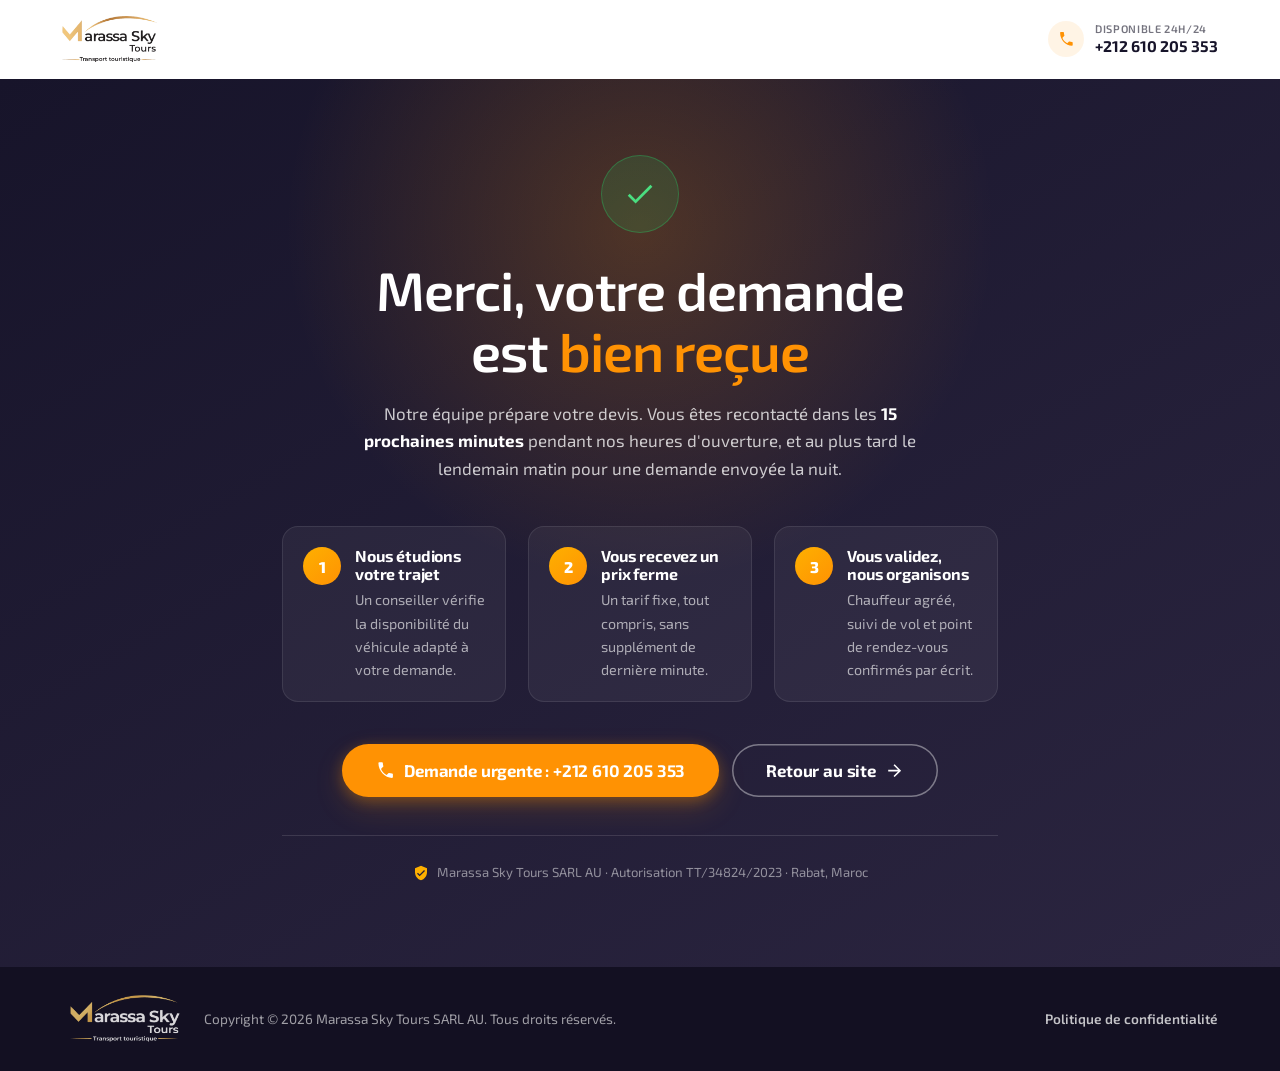
==== merci.html @ 8af8d999 "Landing page Google Ads pour Marassa Sky Tours Page statique en français, sans dépendance ni build, " ====
<!DOCTYPE html>
<html lang="fr">
<head>
<meta charset="utf-8">
<meta name="viewport" content="width=device-width, initial-scale=1">

<!-- Google Tag Manager -->
<script>(function(w,d,s,l,i){w[l]=w[l]||[];w[l].push({'gtm.start':
new Date().getTime(),event:'gtm.js'});var f=d.getElementsByTagName(s)[0],
j=d.createElement(s),dl=l!='dataLayer'?'&l='+l:'';j.async=true;j.src=
'https://www.googletagmanager.com/gtm.js?id='+i+dl;f.parentNode.insertBefore(j,f);
})(window,document,'script','dataLayer','GTM-T88KM9RG');</script>
<!-- End Google Tag Manager -->

<title>Merci, votre demande est bien reçue | Marassa Sky Tours</title>
<meta name="description" content="Votre demande de devis a bien été reçue. L'équipe Marassa Sky Tours vous recontacte sous 15 minutes.">
<meta name="robots" content="noindex, nofollow">
<meta name="theme-color" content="#17142A">
<link rel="icon" type="image/svg+xml" href="assets/img/favicon.svg">
<link rel="alternate icon" href="assets/img/logo.png">

<link rel="preconnect" href="https://fonts.googleapis.com">
<link rel="preconnect" href="https://fonts.gstatic.com" crossorigin>
<link href="https://fonts.googleapis.com/css2?family=Exo+2:wght@400;500;600;700;800&amp;display=swap" rel="stylesheet">
<link rel="stylesheet" href="assets/css/style.css">

<!-- ===== Conversion Google Ads (ALTERNATIVE à GTM, ne pas cumuler) =====
     C'est CETTE page qu'il faut déclarer comme conversion dans Google Ads
     (objectif « page de destination » : /merci.html).
     Recommandé : créer la balise dans GTM, déclenchée sur l'événement
     dataLayer « lead_thank_you » poussé plus bas.
     Ce bloc n'est utile que sans GTM. Activer les deux compterait double. -->
<!--
<script async src="https://www.googletagmanager.com/gtag/js?id=AW-XXXXXXXXX"></script>
<script>
  window.dataLayer = window.dataLayer || [];
  function gtag(){dataLayer.push(arguments);}
  gtag('js', new Date());
  gtag('config', 'AW-XXXXXXXXX');
  gtag('event', 'conversion', { send_to: 'AW-XXXXXXXXX/ETIQUETTE' });
</script>
-->

<!-- Repère pour Google Tag Manager, actif même sans gtag ci-dessus -->
<script>
  window.dataLayer = window.dataLayer || [];
  window.dataLayer.push({ event: 'lead_thank_you', page: 'merci' });
</script>

<!-- ===== Microsoft Clarity : poursuit l'enregistrement de la session ===== -->
<script type="text/javascript">
    (function(c,l,a,r,i,t,y){
        c[a]=c[a]||function(){(c[a].q=c[a].q||[]).push(arguments)};
        t=l.createElement(r);t.async=1;t.src="https://www.clarity.ms/tag/"+i;
        y=l.getElementsByTagName(r)[0];y.parentNode.insertBefore(t,y);
    })(window, document, "clarity", "script", "ygq9c2xey9");
</script>
</head>
<body>

<!-- Google Tag Manager (noscript) -->
<noscript><iframe src="https://www.googletagmanager.com/ns.html?id=GTM-T88KM9RG"
height="0" width="0" style="display:none;visibility:hidden"></iframe></noscript>
<!-- End Google Tag Manager (noscript) -->

<!-- ============ ICÔNES ============ -->
<svg class="sprite" aria-hidden="true" focusable="false"><defs>
  <symbol id="i-check" viewBox="0 0 24 24"><path d="M9 16.2L4.8 12l-1.4 1.4L9 19 21 7l-1.4-1.4z"/></symbol>
  <symbol id="i-phone" viewBox="0 0 24 24"><path d="M6.6 10.8c1.4 2.8 3.8 5.1 6.6 6.6l2.2-2.2c.3-.3.7-.4 1-.2 1.2.4 2.4.6 3.6.6.6 0 1 .4 1 1V20c0 .6-.4 1-1 1C11.2 21 3 12.8 3 2.5c0-.6.4-1 1-1h3.5c.6 0 1 .4 1 1 0 1.3.2 2.5.6 3.6.1.4 0 .8-.2 1l-2.3 2.2z"/></symbol>
  <symbol id="i-shield" viewBox="0 0 24 24"><path d="M12 1L3 5v6c0 5.55 3.84 10.74 9 12 5.16-1.26 9-6.45 9-12V5l-9-4zm-2 16l-4-4 1.41-1.41L10 14.17l6.59-6.59L18 9l-8 8z"/></symbol>
  <symbol id="i-arrow" viewBox="0 0 24 24"><path d="M12 4l-1.41 1.41L16.17 11H4v2h12.17l-5.58 5.59L12 20l8-8z"/></symbol>
</defs></svg>

<!-- ============ HEADER ============ -->
<header class="header">
  <div class="wrap header__inner">
    <a href="index.html" class="header__logo" aria-label="Marassa Sky Tours, retour à l'accueil">
      <img src="assets/img/logo.png" alt="Marassa Sky Tours" width="717" height="348">
    </a>
    <div class="header__actions">
      <a class="header__tel" href="tel:+212610205353" data-track="call_header">
        <span class="header__tel-ico"><svg class="ico"><use href="#i-phone"></use></svg></span>
        <span class="header__tel-txt">
          <small>Disponible 24h/24</small>
          <strong>+212 610 205 353</strong>
        </span>
      </a>
    </div>
  </div>
</header>

<!-- ============ REMERCIEMENT ============ -->
<main class="thanks">
  <div class="thanks__glow" role="presentation"></div>
  <div class="wrap thanks__inner">

    <div class="thanks__check" aria-hidden="true"><svg class="ico"><use href="#i-check"></use></svg></div>

    <h1>Merci, votre demande est <span class="hl">bien reçue</span></h1>

    <p class="thanks__lead">
      Notre équipe prépare votre devis. Vous êtes recontacté dans les
      <strong>15 prochaines minutes</strong> pendant nos heures d'ouverture,
      et au plus tard le lendemain matin pour une demande envoyée la nuit.
    </p>

    <ol class="thanks__steps">
      <li>
        <span class="thanks__num">1</span>
        <div>
          <h2>Nous étudions votre trajet</h2>
          <p>Un conseiller vérifie la disponibilité du véhicule adapté à votre demande.</p>
        </div>
      </li>
      <li>
        <span class="thanks__num">2</span>
        <div>
          <h2>Vous recevez un prix ferme</h2>
          <p>Un tarif fixe, tout compris, sans supplément de dernière minute.</p>
        </div>
      </li>
      <li>
        <span class="thanks__num">3</span>
        <div>
          <h2>Vous validez, nous organisons</h2>
          <p>Chauffeur agréé, suivi de vol et point de rendez-vous confirmés par écrit.</p>
        </div>
      </li>
    </ol>

    <div class="thanks__cta">
      <a class="btn btn--primary btn--lg" href="tel:+212610205353" data-track="call_merci">
        <svg class="ico"><use href="#i-phone"></use></svg> Demande urgente : +212 610 205 353
      </a>
      <a class="btn btn--ghost btn--lg" href="index.html" data-track="retour_accueil">
        Retour au site <svg class="ico"><use href="#i-arrow"></use></svg>
      </a>
    </div>

    <p class="thanks__note">
      <svg class="ico"><use href="#i-shield"></use></svg>
      Marassa Sky Tours SARL AU · Autorisation TT/34824/2023 · Rabat, Maroc
    </p>
  </div>
</main>

<!-- ============ FOOTER ============ -->
<footer class="footer">
  <div class="wrap footer__bottom">
    <a class="footer__mark" href="index.html" aria-label="Marassa Sky Tours">
      <img src="assets/img/logo-white.png" alt="Marassa Sky Tours" width="1800" height="874" loading="lazy">
    </a>
    <span class="footer__copy">Copyright © <span id="year">2026</span> Marassa Sky Tours SARL AU. Tous droits réservés.</span>
    <a class="footer__privacy" href="https://marassasky-tours.ma/politique-de-confidentialite/" target="_blank" rel="noopener">Politique de confidentialité</a>
  </div>
</footer>

<script>
  document.getElementById('year').textContent = new Date().getFullYear();
</script>
</body>
</html>
---- assets/css/style.css ----
/* ============================================================
   Marassa Sky Tours : landing page Google Ads
   Palette et typographie reprises du site marassasky-tours.ma
   ============================================================ */

:root{
  /* couleurs */
  --ink:#17142A;
  --navy:#201C30;
  --navy-2:#2B2540;
  --text:#4A4956;
  --muted:#75747F;
  --line:#E7E6EC;
  --line-2:#F0EFF4;
  --surface:#FFFFFF;
  --surface-2:#F7F7FA;
  --orange:#FF9203;
  --orange-dk:#E27E00;
  --orange-soft:rgba(255,146,3,.10);
  --amber:#FEB000;
  /* vert de confirmation (étape validée, envoi réussi) */
  --ok:#25D366;
  --ok-dk:#1DB456;
  --danger:#D92D20;

  /* rayons */
  --r-xs:8px;
  --r-sm:12px;
  --r-md:16px;
  --r-lg:22px;
  --r-pill:999px;

  /* ombres : superposées, faible opacité */
  --sh-1:0 1px 2px rgba(23,20,42,.05), 0 2px 6px rgba(23,20,42,.04);
  --sh-2:0 2px 6px rgba(23,20,42,.05), 0 10px 24px rgba(23,20,42,.07);
  --sh-3:0 4px 12px rgba(23,20,42,.07), 0 22px 48px rgba(23,20,42,.12);
  --sh-4:0 8px 20px rgba(23,20,42,.10), 0 32px 70px rgba(23,20,42,.18);

  --wrap:1200px;
  --font:'Exo 2', system-ui, -apple-system, 'Segoe UI', Roboto, Helvetica, Arial, sans-serif;
  --ease:cubic-bezier(.22,.61,.36,1);
}

*,*::before,*::after{box-sizing:border-box}
html{scroll-behavior:smooth;-webkit-text-size-adjust:100%;scroll-padding-top:92px}

/* Tactile : pas de cadre bleu au tap, pas d'attente de double-tap,
   pas de menu contextuel sur un appui long des boutons. */
a,button,label,summary,input,select,textarea{
  -webkit-tap-highlight-color:rgba(255,146,3,.16);
  touch-action:manipulation;
}
button,.btn{-webkit-touch-callout:none}
body{
  margin:0;
  font-family:var(--font);
  font-size:16px;
  line-height:1.62;
  color:var(--text);
  background:var(--surface);
  overflow-x:hidden;
  -webkit-font-smoothing:antialiased;
}
img{max-width:100%;height:auto;display:block}
a{color:inherit;text-decoration:none}
h1,h2,h3{color:var(--ink);line-height:1.13;margin:0 0 .5em;font-weight:700;letter-spacing:-.025em}
/* Plus grand mais moins gras : en 800 avec un interlettrage très serré,
   le titre paraissait lourd. 600 + tracking desserré allège nettement. */
h1{font-size:clamp(2.4rem,1.6rem + 2.3vw,3.4rem);font-weight:600;letter-spacing:-.02em}
h1 strong,h1 b{font-weight:700}
h2{font-size:clamp(1.7rem,1.25rem + 1.7vw,2.6rem);letter-spacing:-.03em}
h3{font-size:1.15rem}
p{margin:0 0 1rem}
ul,ol{margin:0;padding:0;list-style:none}
strong{font-weight:700;color:var(--ink)}

.wrap{width:100%;max-width:var(--wrap);margin:0 auto;padding:0 22px}
.wrap--narrow{max-width:820px}
.hl{color:var(--orange)}
.sprite{position:absolute;width:0;height:0;overflow:hidden}
.ico{width:1em;height:1em;fill:currentColor;flex:none;display:inline-block;vertical-align:middle}
.ico--flip{transform:scaleX(-1)}

/* L'attribut hidden doit primer sur tout display posé par une classe
   (.btn est en inline-flex : sans ceci, el.hidden = true reste sans effet). */
[hidden]{display:none!important}

.sr-only{position:absolute;width:1px;height:1px;padding:0;margin:-1px;overflow:hidden;clip:rect(0 0 0 0);white-space:nowrap;border:0}
.skip-link{position:absolute;left:-9999px;top:0;z-index:200;background:var(--ink);color:#fff;padding:12px 18px;border-radius:0 0 var(--r-xs) 0}
.skip-link:focus{left:0}
:focus-visible{outline:3px solid var(--orange);outline-offset:3px;border-radius:6px}

/* ---------- Révélation au défilement ---------- */
.js .reveal{opacity:0;transform:translateY(22px);transition:opacity .6s var(--ease),transform .6s var(--ease)}
.js .reveal.is-in{opacity:1;transform:none}

/* ============================================================
   BOUTONS
   ============================================================ */
.btn{
  --btn-bg:var(--orange);
  --btn-fg:#fff;
  position:relative;
  display:inline-flex;align-items:center;justify-content:center;gap:9px;
  padding:15px 28px;border:0;border-radius:var(--r-pill);
  background:var(--btn-bg);color:var(--btn-fg);
  font-family:var(--font);font-size:1rem;font-weight:700;line-height:1;letter-spacing:-.01em;
  cursor:pointer;text-align:center;white-space:nowrap;
  transition:transform .2s var(--ease),box-shadow .2s var(--ease),background .2s var(--ease);
}
.btn .ico{font-size:1.15em}
.btn:hover{transform:translateY(-2px)}
.btn:active{transform:translateY(0)}
.btn--primary{box-shadow:0 4px 14px rgba(255,146,3,.30),0 12px 30px rgba(255,146,3,.16)}
.btn--primary:hover{background:var(--orange-dk);box-shadow:0 6px 18px rgba(255,146,3,.38),0 16px 38px rgba(255,146,3,.20)}
.btn--ghost{--btn-bg:transparent;box-shadow:inset 0 0 0 1.5px rgba(255,255,255,.4)}
.btn--ghost:hover{background:rgba(255,255,255,.1);box-shadow:inset 0 0 0 1.5px rgba(255,255,255,.85)}
.btn--back{--btn-bg:var(--surface-2);--btn-fg:var(--muted);padding-left:20px;padding-right:20px;box-shadow:none}
.btn--back:hover{--btn-fg:var(--ink);background:var(--line-2)}
.btn--sm{padding:12px 22px;font-size:.94rem}
.btn--lg{padding:17px 34px;font-size:1.05rem}
.btn--grow{flex:1}
.btn__spinner{display:none;width:17px;height:17px;border:2px solid rgba(255,255,255,.4);border-top-color:#fff;border-radius:50%;animation:spin .7s linear infinite}
.btn.is-loading{pointer-events:none}
.btn.is-loading .btn__label{opacity:.65}
.btn.is-loading .ico{display:none}
.btn.is-loading .btn__spinner{display:block}
@keyframes spin{to{transform:rotate(360deg)}}

.link{display:inline-flex;align-items:center;gap:7px;color:var(--orange);font-weight:700;font-size:.94rem}
.link .ico{transition:transform .2s var(--ease)}
.link:hover .ico{transform:translateX(4px)}

.eyebrow{
  display:inline-flex;align-items:center;gap:9px;
  margin:0 0 18px;padding:8px 17px;border-radius:var(--r-pill);
  background:rgba(255,255,255,.10);
  border:1px solid rgba(255,255,255,.14);
  color:#fff;font-size:.78rem;font-weight:600;letter-spacing:.04em;text-transform:uppercase;
}
.eyebrow .ico{font-size:1.05rem;color:var(--amber)}
.eyebrow .dot{width:6px;height:6px;border-radius:50%;background:var(--orange);flex:none}
.eyebrow--dark{background:var(--orange-soft);border-color:rgba(255,146,3,.18);color:#B06400}

.stars{color:var(--amber);letter-spacing:2px;font-size:.95rem;line-height:1}

/* ============================================================
   HEADER
   ============================================================ */
.header{
  position:sticky;top:0;z-index:90;
  background:rgba(255,255,255,.88);
  backdrop-filter:saturate(180%) blur(14px);
  -webkit-backdrop-filter:saturate(180%) blur(14px);
  border-bottom:1px solid transparent;
  transition:border-color .25s var(--ease),box-shadow .25s var(--ease),background .25s var(--ease);
}
.header.is-stuck{border-bottom-color:var(--line);box-shadow:0 4px 20px rgba(23,20,42,.06)}
.header__inner{display:flex;align-items:center;gap:24px;min-height:78px;transition:min-height .25s var(--ease)}
.header.is-stuck .header__inner{min-height:66px}
.header__logo img{height:46px;width:auto;transition:height .25s var(--ease)}
.header.is-stuck .header__logo img{height:40px}

.header__nav{display:flex;gap:4px;margin-left:auto;font-weight:600;font-size:.94rem}
.header__nav a{
  position:relative;padding:9px 14px;border-radius:var(--r-pill);color:var(--ink);
  transition:background .18s var(--ease),color .18s var(--ease);
}
.header__nav a:hover{background:var(--surface-2)}
.header__nav a.is-current{color:var(--orange-dk);background:var(--orange-soft)}

/* Les deux marges auto répartissent l'espace libre :
   logo à gauche, navigation au centre, téléphone + CTA collés à droite.
   Reste correct quand la navigation passe en display:none. */
.header__actions{display:flex;align-items:center;gap:14px;margin-left:auto}
.header__tel{display:flex;align-items:center;gap:11px;color:var(--ink)}
.header__tel-ico{
  width:36px;height:36px;border-radius:50%;flex:none;
  display:flex;align-items:center;justify-content:center;
  background:var(--orange-soft);color:var(--orange);font-size:1.05rem;
  transition:background .2s var(--ease),color .2s var(--ease);
}
.header__tel:hover .header__tel-ico{background:var(--orange);color:#fff}
.header__tel-txt{display:flex;flex-direction:column;line-height:1.28}
.header__tel-txt small{font-size:.68rem;color:var(--muted);text-transform:uppercase;letter-spacing:.06em;font-weight:600}
.header__tel-txt strong{font-size:.97rem}

/* ============================================================
   HERO
   ============================================================ */
.hero{position:relative;background:var(--ink);color:#fff;overflow:hidden;isolation:isolate}
.hero__bg{
  position:absolute;inset:0;z-index:-2;
  background:url("../img/hero.jpg") center 30%/cover no-repeat;
  opacity:.58;
  transform:scale(1.04);
}
/* Le voile reste appuyé à gauche, sous le titre blanc posé sur le ciel clair
   et les villas, et s'allège vers la droite où la carte du formulaire est opaque. */
.hero::after{
  content:"";position:absolute;inset:0;z-index:-1;
  background:
    linear-gradient(102deg,rgba(23,20,42,.88) 0%,rgba(23,20,42,.78) 38%,rgba(23,20,42,.46) 70%,rgba(23,20,42,.64) 100%),
    linear-gradient(180deg,rgba(23,20,42,.42) 0%,transparent 22%,transparent 76%,rgba(23,20,42,.6) 100%);
}
.hero__glow{
  position:absolute;z-index:-1;top:-18%;right:-8%;
  width:640px;height:640px;border-radius:50%;
  background:radial-gradient(circle,rgba(255,146,3,.28) 0%,rgba(255,146,3,0) 66%);
  pointer-events:none;
}
/* Zones nommées : sur mobile, le formulaire remonte juste sous le titre
   au lieu d'être repoussé sous tout l'argumentaire. */
.hero__inner{
  position:relative;z-index:2;
  display:grid;
  grid-template-columns:1.02fr .98fr;
  /* La carte du formulaire est plus haute que la colonne de gauche et couvre
     toutes ses lignes. Sans rangées souples en haut et en bas, la grille
     répartirait ce surplus de hauteur entre intro/aside/proof et creuserait
     les écarts. Les deux 1fr absorbent le surplus, les marges reprennent la main. */
  grid-template-areas:
    "spacer-t form"
    "intro    form"
    "aside    form"
    "proof    form"
    "spacer-b form";
  grid-template-rows:1fr auto auto auto 1fr;
  column-gap:60px;
  padding-top:68px;padding-bottom:68px;
}
.hero__intro{grid-area:intro}
.hero__aside{grid-area:aside}
.hero__proof{grid-area:proof}
.formcard{grid-area:form;align-self:center}

.hero__intro h1{color:#fff;margin-bottom:20px;text-wrap:balance}
.hero__lead{color:rgba(255,255,255,.82);font-size:1.06rem;max-width:56ch;margin:0}
.hero__lead strong{color:#fff}

.hero__ticks{display:grid;grid-template-columns:1fr 1fr;gap:11px 22px;margin:28px 0 32px}
.hero__ticks li{
  display:flex;align-items:center;gap:10px;
  color:rgba(255,255,255,.92);font-size:.96rem;font-weight:500;
}
.hero__ticks .ico{
  width:20px;height:20px;padding:4px;border-radius:50%;flex:none;
  background:var(--orange);color:#fff;
}
.hero__cta{display:flex;flex-wrap:wrap;gap:13px}
.hero__proof{
  display:flex;align-items:center;flex-wrap:wrap;gap:11px;
  margin-top:30px;padding-top:24px;
  border-top:1px solid rgba(255,255,255,.14);
  color:rgba(255,255,255,.78);font-size:.9rem;
}
/* Le PNG porte déjà son disque clair : pas de cartouche blanc autour. */
.hero__proof img{width:22px;height:22px;flex:none}
.hero__proof strong{color:#fff}

/* ============================================================
   CARTE FORMULAIRE
   ============================================================ */
.formcard{
  position:relative;
  background:var(--surface);border-radius:var(--r-lg);
  box-shadow:var(--sh-4);
  scroll-margin-top:100px;
  overflow:hidden;
}
.formcard::before{
  content:"";position:absolute;inset:0;border-radius:var(--r-lg);
  border:1px solid rgba(255,255,255,.5);pointer-events:none;z-index:3;
}
.formcard__head{
  padding:22px 26px 20px;
  background:linear-gradient(140deg,var(--navy) 0%,var(--ink) 100%);
  color:#fff;
}
.formcard__title{display:flex;align-items:center;justify-content:space-between;gap:14px;margin-bottom:18px}
.formcard__title h2{color:#fff;font-size:1.42rem;margin:0;letter-spacing:-.03em}
.formcard__eta{
  padding:6px 13px;border-radius:var(--r-pill);flex:none;
  background:rgba(37,211,102,.16);border:1px solid rgba(37,211,102,.3);
  color:#7BE8A6;font-size:.74rem;font-weight:700;letter-spacing:.02em;
}

/* ---------- Barre de progression ---------- */
.progress__track{height:4px;border-radius:var(--r-pill);background:rgba(255,255,255,.14);overflow:hidden}
.progress__fill{display:block;height:100%;width:33.33%;border-radius:var(--r-pill);background:linear-gradient(90deg,var(--amber),var(--orange));transition:width .45s var(--ease)}
.progress__list{display:flex;justify-content:space-between;margin-top:11px}
.progress__list li{display:flex;align-items:center;gap:7px;font-size:.78rem;font-weight:600;color:rgba(255,255,255,.45);transition:color .3s var(--ease)}
.progress__list b{
  width:19px;height:19px;border-radius:50%;flex:none;
  display:flex;align-items:center;justify-content:center;
  background:rgba(255,255,255,.14);color:rgba(255,255,255,.6);
  font-size:.68rem;font-weight:700;
  transition:background .3s var(--ease),color .3s var(--ease);
}
.progress__list li.is-active{color:#fff}
.progress__list li.is-active b{background:var(--orange);color:#fff}
.progress__list li.is-done{color:rgba(255,255,255,.8)}
.progress__list li.is-done b{background:var(--ok);color:#fff}

/* ---------- Corps du formulaire ---------- */
.form{padding:22px 26px 24px}
.step{border:0;margin:0;padding:0;min-inline-size:0}
.step.is-active{animation:stepIn .38s var(--ease)}
@keyframes stepIn{from{opacity:0;transform:translateX(14px)}to{opacity:1;transform:none}}

.form__q{margin:0 0 10px;font-size:.86rem;font-weight:700;color:var(--ink)}
.form__q i{color:var(--orange);font-style:normal;margin-left:2px}
.form__row{margin-bottom:14px}
.form__row--2{display:grid;grid-template-columns:1fr 1fr;gap:14px}
.form__row .field{margin-bottom:0}

.field{display:flex;flex-direction:column;gap:6px;margin-bottom:14px}
.field > span{font-size:.8rem;font-weight:700;color:var(--ink)}
.field > span i{color:var(--orange);font-style:normal;margin-left:2px}
.field input,.field select,.field textarea{
  width:100%;padding:13px 15px;
  /* 16px minimum : en dessous, iOS zoome automatiquement à la mise au point
     et le visiteur se retrouve avec une page dézoomée à recadrer à la main. */
  font-family:var(--font);font-size:1rem;color:var(--ink);
  background:var(--surface-2);
  border:1.5px solid transparent;border-radius:var(--r-sm);
  transition:border-color .16s var(--ease),background .16s var(--ease),box-shadow .16s var(--ease);
}
.field textarea{resize:vertical;min-height:58px}
.field input:hover,.field textarea:hover{background:var(--line-2)}
.field input:focus,.field select:focus,.field textarea:focus{
  outline:none;background:#fff;border-color:var(--orange);
  box-shadow:0 0 0 4px var(--orange-soft);
}
.field input::placeholder,.field textarea::placeholder{color:#A9A8B4}
.field input.is-invalid,.field textarea.is-invalid{border-color:var(--danger);background:#FEF3F2}

/* ---------- Tuiles de choix ---------- */
.tiles{display:grid;gap:9px;margin-bottom:18px}
.tiles--2{grid-template-columns:1fr 1fr}
.tile{position:relative;display:block;cursor:pointer}
.tile--wide{grid-column:1/-1}
.tile input{position:absolute;opacity:0;width:0;height:0}
.tile__in{
  display:flex;align-items:center;gap:10px;
  padding:12px 13px;height:100%;
  background:var(--surface-2);
  border:1.5px solid transparent;border-radius:var(--r-sm);
  transition:border-color .16s var(--ease),background .16s var(--ease),transform .16s var(--ease);
}
.tile__in .ico{font-size:1.25rem;color:var(--muted);transition:color .16s var(--ease)}
.tile__in b{font-size:.86rem;font-weight:600;color:var(--ink);line-height:1.25}
.tile:hover .tile__in{background:var(--line-2)}
.tile input:focus-visible + .tile__in{outline:3px solid var(--orange);outline-offset:2px}
.tile input:checked + .tile__in{
  background:var(--orange-soft);border-color:var(--orange);
}
.tile input:checked + .tile__in .ico{color:var(--orange)}
.tile input:checked + .tile__in b{color:var(--orange-dk)}
.tiles.is-invalid .tile__in{border-color:rgba(217,45,32,.4)}

/* ---------- Puces de choix ---------- */
.chipset{display:flex;flex-wrap:wrap;gap:8px;margin-bottom:18px}
.chip{position:relative;cursor:pointer}
.chip input{position:absolute;opacity:0;width:0;height:0}
.chip span{
  display:block;padding:9px 17px;border-radius:var(--r-pill);
  background:var(--surface-2);border:1.5px solid transparent;
  font-size:.88rem;font-weight:600;color:var(--ink);
  transition:border-color .16s var(--ease),background .16s var(--ease),color .16s var(--ease);
}
.chip:hover span{background:var(--line-2)}
.chip input:focus-visible + span{outline:3px solid var(--orange);outline-offset:2px}
.chip input:checked + span{background:var(--orange);border-color:var(--orange);color:#fff}
.chipset.is-invalid span{border-color:rgba(217,45,32,.4)}

/* ---------- Récapitulatif étape 3 ---------- */
.recap{
  display:flex;flex-wrap:wrap;gap:7px;
  margin-bottom:18px;padding:13px 14px;
  background:var(--surface-2);border-radius:var(--r-sm);
  border-left:3px solid var(--orange);
}
.recap:empty{display:none}
.recap span{
  display:inline-flex;align-items:center;gap:5px;
  padding:4px 11px;border-radius:var(--r-pill);
  background:#fff;box-shadow:var(--sh-1);
  font-size:.78rem;font-weight:600;color:var(--ink);
  /* Le trajet est saisi librement : un mot très long ne doit pas
     élargir la carte et provoquer un défilement horizontal. */
  min-width:0;max-width:100%;overflow-wrap:anywhere;
}

.hp{position:absolute;left:-9999px;width:1px;height:1px;overflow:hidden}


.form__nav{display:flex;gap:10px;margin-top:18px}
.form__status{margin:12px 0 0;text-align:center;font-size:.85rem;font-weight:600;color:var(--danger)}
.form__status:empty{margin:0}
.form__status a{color:var(--ok-dk);text-decoration:underline}
.form__foot{
  display:flex;align-items:center;justify-content:center;gap:6px;flex-wrap:wrap;
  margin:16px 0 0;text-align:center;font-size:.79rem;color:var(--muted);
}
.form__foot .ico{font-size:.95rem;color:var(--ok-dk)}
.form__foot a{color:var(--ok-dk);font-weight:700}

.formcard__success{padding:52px 32px;text-align:center}
.formcard__success .check{
  width:66px;height:66px;margin:0 auto 20px;border-radius:50%;
  background:rgba(37,211,102,.12);color:var(--ok-dk);font-size:1.9rem;
  display:flex;align-items:center;justify-content:center;
  animation:pop .5s var(--ease);
}
@keyframes pop{0%{transform:scale(.4);opacity:0}60%{transform:scale(1.08)}100%{transform:scale(1);opacity:1}}
.formcard__success h3{font-size:1.4rem}
.formcard__success p{color:var(--muted);margin-bottom:24px}

/* ============================================================
   BANDEAU CONFIANCE
   ============================================================ */
.trust{background:var(--navy);color:#fff;padding:22px 0;border-top:1px solid rgba(255,255,255,.06)}
.trust__grid{display:grid;grid-template-columns:repeat(4,1fr);gap:22px}
.trust__item{display:flex;align-items:center;gap:13px}
.trust__item .ico{
  width:40px;height:40px;padding:9px;border-radius:var(--r-sm);flex:none;
  background:rgba(255,146,3,.14);color:var(--amber);
}
.trust__item div{display:flex;flex-direction:column;line-height:1.35}
.trust__item strong{font-size:.97rem;color:#fff}
.trust__item span{font-size:.82rem;color:rgba(255,255,255,.6)}

/* ============================================================
   SECTIONS
   ============================================================ */
.section{padding:68px 0}
.section--alt{background:var(--surface-2)}
.section--tight{padding:48px 0}
.section--dark{background:var(--ink);color:rgba(255,255,255,.72)}
.section--dark h2,.section--dark h3{color:#fff}
.section--dark .section__lead{color:rgba(255,255,255,.62)}
.section__head{max-width:740px;margin:0 auto 40px;text-align:center}
.section__head h2{text-wrap:balance}
.section__lead{color:var(--muted);font-size:1.02rem;margin:0}
.section__cta{margin-top:34px;text-align:center}

/* ---------- Cartes services ---------- */
.cards{display:grid;grid-template-columns:repeat(3,1fr);gap:26px}
.card{
  position:relative;background:var(--surface);
  border:1px solid var(--line);border-radius:var(--r-lg);
  overflow:hidden;display:flex;flex-direction:column;
  transition:transform .3s var(--ease),box-shadow .3s var(--ease),border-color .3s var(--ease);
}
.card:hover{transform:translateY(-7px);box-shadow:var(--sh-3);border-color:transparent}
.card__media{position:relative;aspect-ratio:16/10;overflow:hidden;background:var(--surface-2)}
.card__media img{width:100%;height:100%;object-fit:cover;transition:transform .6s var(--ease)}
.card__media::after{content:"";position:absolute;inset:0;background:linear-gradient(180deg,transparent 45%,rgba(23,20,42,.5) 100%)}
.card:hover .card__media img{transform:scale(1.07)}
.card__ico{
  position:absolute;left:18px;bottom:16px;z-index:2;
  width:42px;height:42px;border-radius:var(--r-sm);
  display:flex;align-items:center;justify-content:center;
  background:rgba(255,255,255,.16);backdrop-filter:blur(8px);
  border:1px solid rgba(255,255,255,.24);
  color:#fff;font-size:1.25rem;
  transition:background .3s var(--ease),color .3s var(--ease);
}
.card:hover .card__ico{background:var(--orange);border-color:var(--orange)}
.card__body{padding:24px;display:flex;flex-direction:column;flex:1}
.card__body p{color:var(--muted);font-size:.94rem;flex:1}

/* ---------- Comment ça marche ---------- */
.process{display:grid;grid-template-columns:repeat(3,1fr);gap:30px;position:relative}
.process::before{
  content:"";position:absolute;top:26px;left:16%;right:16%;height:2px;
  background-image:linear-gradient(90deg,rgba(255,255,255,.24) 50%,transparent 50%);
  background-size:9px 2px;
}
.process__step{position:relative;text-align:center;padding-top:0}
.process__num{
  display:flex;align-items:center;justify-content:center;
  width:54px;height:54px;margin:0 auto 20px;border-radius:50%;
  background:linear-gradient(140deg,var(--amber),var(--orange));
  color:#fff;font-size:1.3rem;font-weight:800;
  box-shadow:0 6px 20px rgba(255,146,3,.32);
  position:relative;z-index:2;
}
.process__step h3{font-size:1.12rem;margin-bottom:8px}
.process__step p{margin:0;font-size:.94rem}
.section--dark .process__step strong{color:#fff}

/* ---------- Flotte ---------- */
.fleet{display:grid;grid-template-columns:repeat(4,1fr);gap:24px}
.vcard{
  background:var(--surface);border-radius:var(--r-lg);overflow:hidden;
  border:1px solid var(--line);
  display:flex;flex-direction:column;
  transition:transform .3s var(--ease),box-shadow .3s var(--ease),border-color .3s var(--ease);
}
.vcard:hover{transform:translateY(-7px);box-shadow:var(--sh-3);border-color:transparent}
.vcard__media{aspect-ratio:4/3;background:var(--surface-2);overflow:hidden}
.vcard__media img{width:100%;height:100%;object-fit:cover;transition:transform .6s var(--ease)}
.vcard:hover .vcard__media img{transform:scale(1.06)}
.vcard__body{padding:20px;display:flex;flex-direction:column;flex:1}
.vcard__body h3{margin-bottom:7px}
.vcard__body p{color:var(--muted);font-size:.89rem;flex:1;margin-bottom:14px}
.vcard__specs{display:flex;flex-wrap:wrap;gap:8px;padding-top:14px;border-top:1px solid var(--line)}
.vcard__specs li{
  display:inline-flex;align-items:center;gap:6px;
  font-size:.79rem;font-weight:600;color:var(--ink);
}
.vcard__specs .ico{font-size:.95rem;color:var(--orange)}

/* ---------- Galerie ---------- */
.gallery{
  display:grid;
  grid-template-columns:repeat(4,1fr);
  gap:14px;
}
.gallery__item{
  position:relative;margin:0;overflow:hidden;
  border-radius:var(--r-md);background:var(--surface-2);
  aspect-ratio:1;
}
/* Deux vignettes en double largeur cassent la monotonie de la grille. */
.gallery__item--wide{grid-column:span 2;aspect-ratio:2/1}
.gallery__item img{width:100%;height:100%;object-fit:cover;transition:transform .6s var(--ease)}
.gallery__item:hover img{transform:scale(1.06)}
.gallery__item figcaption{
  position:absolute;left:0;right:0;bottom:0;
  padding:26px 14px 12px;
  background:linear-gradient(180deg,transparent,rgba(23,20,42,.82));
  color:#fff;font-size:.82rem;font-weight:600;line-height:1.3;
  opacity:0;transform:translateY(6px);
  transition:opacity .3s var(--ease),transform .3s var(--ease);
}
.gallery__item:hover figcaption,
.gallery__item:focus-within figcaption{opacity:1;transform:none}

/* ---------- À propos ---------- */
.about{display:grid;grid-template-columns:1fr 1.1fr;gap:64px;align-items:center}
.about__media{position:relative}
.about__media img{border-radius:var(--r-lg);box-shadow:var(--sh-3);aspect-ratio:4/3.5;object-fit:cover;width:100%}
.about__badge{
  position:absolute;right:-16px;bottom:28px;
  display:flex;align-items:center;gap:11px;
  background:var(--ink);color:#fff;
  padding:15px 20px;border-radius:var(--r-md);box-shadow:var(--sh-4);
}
.about__badge .ico{font-size:1.5rem;color:var(--amber)}
.about__badge div{display:flex;flex-direction:column;line-height:1.3}
.about__badge strong{font-size:1rem;color:#fff}
.about__badge span{font-size:.76rem;color:rgba(255,255,255,.62)}
.about__copy > p{color:var(--muted)}

.checks{display:grid;grid-template-columns:1fr 1fr;gap:11px 22px;margin:26px 0 32px}
.checks li{position:relative;padding-left:29px;font-size:.94rem;font-weight:500;color:var(--ink)}
.checks li::before{
  content:"";position:absolute;left:0;top:.4em;width:17px;height:17px;border-radius:50%;
  background:var(--orange) url("data:image/svg+xml;charset=utf-8,%3Csvg xmlns='http://www.w3.org/2000/svg' viewBox='0 0 24 24' fill='white'%3E%3Cpath d='M9 16.2L4.8 12l-1.4 1.4L9 19 21 7l-1.4-1.4z'/%3E%3C/svg%3E") center/11px no-repeat;
}

/* Classes explicites : un sélecteur .stat span attraperait aussi le
   span.counter placé dans le strong et écraserait la taille du chiffre. */
.stats{
  display:grid;grid-template-columns:repeat(3,1fr);
  padding:30px 0;
  border-top:1px solid var(--line);border-bottom:1px solid var(--line);
}
.stat{position:relative;display:flex;flex-direction:column;gap:6px;padding:0 20px}
.stat:first-child{padding-left:0}
.stat:last-child{padding-right:0}
.stat + .stat::before{
  content:"";position:absolute;left:0;top:4px;bottom:4px;width:1px;
  background:linear-gradient(180deg,transparent,var(--line) 22%,var(--line) 78%,transparent);
}
.stat__num{
  display:flex;align-items:baseline;gap:2px;
  font-size:clamp(2.4rem,1.55rem + 2.1vw,3.3rem);
  font-weight:800;color:var(--orange);
  line-height:1;letter-spacing:-.045em;
  font-variant-numeric:tabular-nums;
}
.stat__num em{font-style:normal;font-size:.48em;font-weight:700;line-height:1}
.stat__label{font-size:.84rem;font-weight:600;color:var(--muted);line-height:1.35}

.founder{display:flex;gap:17px;align-items:flex-start;margin:28px 0 0}
.founder img{width:62px;height:62px;border-radius:50%;object-fit:cover;flex:none;box-shadow:0 0 0 4px var(--surface-2)}
.founder blockquote{margin:0}
.founder blockquote p{font-size:.95rem;font-style:italic;color:var(--ink);margin:0 0 7px}
.founder figcaption{font-size:.84rem;color:var(--muted)}

/* ---------- Avis ---------- */
.reviews{display:grid;grid-template-columns:repeat(4,1fr);gap:22px}
.review{
  margin:0;padding:26px;background:var(--surface);border-radius:var(--r-lg);
  border:1px solid var(--line);
  display:flex;flex-direction:column;
  transition:transform .3s var(--ease),box-shadow .3s var(--ease),border-color .3s var(--ease);
}
.review:hover{transform:translateY(-5px);box-shadow:var(--sh-2);border-color:transparent}
.review__top{display:flex;align-items:center;justify-content:space-between;margin-bottom:15px}
.review__top img{width:22px;height:22px;flex:none}
.review blockquote{margin:0;flex:1}
.review blockquote p{font-size:.89rem;color:var(--muted);margin:0}
.review figcaption{display:flex;align-items:center;gap:11px;margin-top:19px;padding-top:17px;border-top:1px solid var(--line)}
.avatar{
  width:38px;height:38px;border-radius:50%;flex:none;
  display:flex;align-items:center;justify-content:center;
  background:linear-gradient(140deg,var(--amber),var(--orange));
  color:#fff;font-size:.8rem;font-weight:800;letter-spacing:.02em;
}
.review__who{display:flex;flex-direction:column;line-height:1.35}
.review__who strong{color:var(--ink);font-size:.92rem}
.review__who small{font-size:.78rem;color:var(--muted)}

/* ---------- Destinations ---------- */
.chips{display:flex;flex-wrap:wrap;gap:9px;justify-content:center}
.chips li{
  display:inline-flex;align-items:center;gap:7px;
  padding:9px 17px;border-radius:var(--r-pill);
  background:var(--surface-2);border:1px solid var(--line);
  font-size:.88rem;font-weight:600;color:var(--ink);
  transition:border-color .2s var(--ease),background .2s var(--ease),transform .2s var(--ease);
}
.chips li .ico{font-size:.95rem;color:var(--orange)}
.chips li:hover{background:#fff;border-color:var(--orange);transform:translateY(-2px)}
/* Ces libellés sont des expressions, pas des noms de ville : plus longs,
   donc un cran plus compacts pour ne pas allonger la section. */
.chips--kw li{font-size:.84rem;padding:8px 15px}

/* ---------- FAQ ---------- */
.faq details{
  background:var(--surface);border:1px solid var(--line);border-radius:var(--r-md);
  margin-bottom:11px;overflow:hidden;
  transition:border-color .2s var(--ease),box-shadow .2s var(--ease);
}
.faq details[open]{border-color:rgba(255,146,3,.34);box-shadow:var(--sh-2)}
.faq summary{
  padding:19px 56px 19px 22px;position:relative;cursor:pointer;list-style:none;
  font-weight:700;color:var(--ink);font-size:.99rem;
}
.faq summary::-webkit-details-marker{display:none}
.faq summary::after{
  content:"";position:absolute;right:20px;top:50%;
  width:27px;height:27px;margin-top:-13.5px;border-radius:50%;
  background:var(--orange-soft) url("data:image/svg+xml;charset=utf-8,%3Csvg xmlns='http://www.w3.org/2000/svg' viewBox='0 0 24 24' fill='%23FF9203'%3E%3Cpath d='M19 13h-6v6h-2v-6H5v-2h6V5h2v6h6z'/%3E%3C/svg%3E") center/16px no-repeat;
  transition:transform .28s var(--ease),background-color .2s var(--ease);
}
.faq details[open] summary::after{transform:rotate(135deg);background-color:rgba(255,146,3,.2)}
.faq summary:hover{color:var(--orange-dk)}
.faq__body{padding:0 22px 21px}
.faq__body p{margin:0;color:var(--muted);font-size:.94rem}

/* ---------- Page de remerciement ---------- */
.thanks{
  position:relative;overflow:hidden;isolation:isolate;
  background:linear-gradient(150deg,var(--ink) 0%,var(--navy-2) 100%);
  color:rgba(255,255,255,.76);
  padding:76px 0 84px;
  min-height:calc(100vh - 78px - 92px);
  display:flex;align-items:center;
}
.thanks__glow{
  position:absolute;z-index:-1;top:-26%;left:50%;transform:translateX(-50%);
  width:760px;height:760px;border-radius:50%;
  background:radial-gradient(circle,rgba(255,146,3,.22) 0%,rgba(255,146,3,0) 66%);
  pointer-events:none;
}
.thanks__inner{max-width:760px;text-align:center}
.thanks__check{
  width:78px;height:78px;margin:0 auto 26px;border-radius:50%;
  display:flex;align-items:center;justify-content:center;
  background:rgba(37,211,102,.14);border:1px solid rgba(37,211,102,.32);
  color:#4ADE80;font-size:2.1rem;
  animation:pop .5s var(--ease);
}
.thanks h1{color:#fff;margin-bottom:18px;text-wrap:balance}
.thanks__lead{font-size:1.06rem;max-width:58ch;margin:0 auto 44px}
.thanks__lead strong{color:#fff}

.thanks__steps{
  display:grid;grid-template-columns:repeat(3,1fr);gap:22px;
  text-align:left;margin-bottom:42px;
}
.thanks__steps li{
  display:grid;grid-template-columns:38px 1fr;gap:0 14px;align-items:start;
  padding:20px;border-radius:var(--r-md);
  background:rgba(255,255,255,.05);border:1px solid rgba(255,255,255,.09);
}
.thanks__num{
  grid-row:span 2;
  width:38px;height:38px;border-radius:50%;
  display:flex;align-items:center;justify-content:center;
  background:linear-gradient(140deg,var(--amber),var(--orange));
  color:#fff;font-size:.98rem;font-weight:800;
}
.thanks__steps h2{color:#fff;font-size:1rem;margin:0 0 5px;letter-spacing:-.01em}
.thanks__steps p{margin:0;font-size:.89rem;color:rgba(255,255,255,.62)}

.thanks__cta{display:flex;gap:13px;justify-content:center;flex-wrap:wrap}
.thanks__note{
  display:flex;align-items:center;justify-content:center;gap:8px;flex-wrap:wrap;
  margin:38px 0 0;padding-top:26px;
  border-top:1px solid rgba(255,255,255,.12);
  font-size:.82rem;color:rgba(255,255,255,.5);
}
.thanks__note .ico{font-size:1rem;color:var(--amber)}

/* ---------- Bouton final ---------- */
/* Même gris que la FAQ, juste au-dessus : les deux ne forment qu'un bloc.
   Pas de padding haut, sinon il s'ajoute aux 68px de la FAQ. */
.endcta{background:var(--surface-2);padding:0 0 60px;text-align:center}

/* ---------- Footer ---------- */
.footer{background:#131022;color:rgba(255,255,255,.6);font-size:.85rem}
.footer__bottom{
  display:flex;align-items:center;gap:18px;flex-wrap:wrap;
  padding-top:22px;padding-bottom:22px;
}
.footer__mark{flex:none;opacity:.85;transition:opacity .2s var(--ease)}
.footer__mark:hover{opacity:1}
.footer__mark img{width:124px}
.footer__copy{flex:1;min-width:0}
.footer__privacy{
  flex:none;color:rgba(255,255,255,.75);font-weight:600;
  transition:color .18s var(--ease);
}
.footer__privacy:hover{color:var(--orange)}

/* ---------- Barre mobile ---------- */
.mobilebar{display:none}

/* ============================================================
   RESPONSIVE
   ============================================================ */
@media (max-width:1100px){
  .header__nav{display:none}
  .hero__inner{
    grid-template-columns:1fr;
    grid-template-areas:"intro" "proof" "form" "aside";
    /* on annule les rangées souples du desktop, sinon le compte ne tombe plus juste */
    grid-template-rows:auto auto auto auto;
    row-gap:0;padding-top:56px;
  }
  .hero__intro,.hero__aside,.hero__proof{max-width:680px;width:100%;margin-left:auto;margin-right:auto}
  .hero__proof{margin-top:22px;padding-top:0;border-top:0}
  .hero__aside{margin-top:34px}
  .formcard{max-width:580px;width:100%;margin:26px auto 0}
  .cards{grid-template-columns:repeat(2,1fr)}
  .fleet{grid-template-columns:repeat(2,1fr)}
  .reviews{grid-template-columns:repeat(2,1fr)}
  /* En 2 colonnes, les vignettes larges occupent toute la ligne : pas de trou. */
  .gallery{grid-template-columns:repeat(2,1fr)}
  .about{grid-template-columns:1fr;gap:44px}
  .about__badge{right:18px}
  .trust__grid{grid-template-columns:repeat(2,1fr)}
}

@media (max-width:760px){
  /* La barre fixe mesure ~66px, plus l'encoche des iPhone : sans env(),
     le bas de la page reste caché derrière elle. */
  body{padding-bottom:calc(78px + env(safe-area-inset-bottom))}
  html{scroll-padding-top:76px}
  .section{padding:42px 0}
  .section--tight{padding:32px 0}
  .section__head{margin-bottom:24px}
  .section__cta{margin-top:26px}

  .header__inner{min-height:64px;gap:12px}
  .header__logo{display:flex;align-items:center;min-height:44px}
  .header__logo img{height:38px}
  .header__tel{display:none}

  /* ---- Zones tactiles portées à 44px minimum ---- */
  .btn--sm{padding:15px 20px}
  .chip span{padding:11px 18px}
  .link{min-height:44px;align-items:center;margin-top:-2px}
  .progress__list li{padding:10px 2px;cursor:default}
  .progress__list li.is-done,.progress__list li.is-active{cursor:pointer}
  .progress__list b{width:26px;height:26px;font-size:.76rem}
  .footer__privacy{display:inline-flex;align-items:center;min-height:44px}

  /* Objectif : le formulaire doit apparaître dans le premier écran.
     On raccourcit l'accroche et on déplace l'argumentaire sous le formulaire. */
  .hero__inner{padding-top:40px;padding-bottom:44px}
  /* Sur mobile le texte couvre toute la largeur : on garde un voile un peu plus dense. */
  .hero__bg{opacity:.46}
  .hero__intro h1{font-size:2.15rem;margin-bottom:14px}
  .eyebrow{margin-bottom:14px;padding:6px 13px;font-size:.7rem}
  .hero__lead{font-size:.98rem}
  .hero__lead-more{display:none}
  .hero__proof{margin-top:16px;font-size:.85rem}
  .formcard{margin-top:20px}
  .hero__aside{margin-top:30px}
  .hero__ticks{grid-template-columns:1fr;gap:10px;margin:0}
  /* L'argumentaire passe sous le formulaire : un bouton qui y renvoie
     ferait remonter le visiteur vers un formulaire déjà dépassé. */
  .hero__cta{display:none}
  .hero__glow{width:400px;height:400px;right:-25%}

  .formcard__head{padding:18px 18px 17px}
  /* Le badge reste sur la même ligne, calé en haut à droite : le titre peut
     passer sur deux lignes sans décaler la pastille vers le bas. */
  .formcard__title{align-items:flex-start;gap:10px;margin-bottom:16px}
  .formcard__title h2{font-size:1.16rem;flex:1;min-width:0;line-height:1.2}
  .formcard__eta{flex:none;white-space:nowrap;padding:5px 10px;font-size:.68rem}
  .form{padding:18px}
  .form__row--2{grid-template-columns:1fr;gap:14px}
  .progress__list li span{display:none}
  .progress__list li{gap:0}
  .tiles--2{grid-template-columns:1fr 1fr}
  .tile__in{padding:11px;flex-direction:column;align-items:flex-start;gap:7px}
  .tile__in b{font-size:.82rem}
  .form__nav{flex-wrap:wrap}
  .btn--back{flex:0 0 auto}

  /* Masqué sur mobile : en attente d'une section refondue.
     Reste affiché à partir de 761px. */
  .trust{display:none}

  .cards{grid-template-columns:1fr}
  .fleet{grid-template-columns:1fr}
  .reviews{grid-template-columns:1fr}

  /* 16 expressions à la ligne = ~600px de haut sur un téléphone.
     On les met sur deux rangées qui défilent horizontalement : ~73px,
     et tous les libellés restent du vrai texte visible. */
  .section__lead--sm-hide{display:none}
  .chips--kw{
    display:grid;
    grid-auto-flow:column;
    grid-template-rows:repeat(2,auto);
    grid-auto-columns:max-content;
    justify-content:start;
    gap:7px;
    overflow-x:auto;
    overscroll-behavior-x:contain;
    scroll-snap-type:x proximity;
    -webkit-overflow-scrolling:touch;
    scrollbar-width:none;
    /* débord jusqu'aux bords de l'écran : signale qu'on peut faire défiler */
    margin-inline:-22px;
    padding:2px 22px 6px;
  }
  .chips--kw::-webkit-scrollbar{display:none}
  .chips--kw li{
    font-size:.75rem;padding:7px 11px;gap:5px;
    white-space:nowrap;scroll-snap-align:start;
  }
  .chips--kw li:hover{transform:none}
  .chips--kw li .ico{font-size:.85rem}

  /* Pas de survol au doigt : les légendes restent affichées. */
  .gallery{gap:9px}
  .gallery__item figcaption{
    opacity:1;transform:none;
    padding:22px 10px 9px;font-size:.74rem;
  }
  .checks{grid-template-columns:1fr}

  .process{grid-template-columns:1fr;gap:26px}
  .process::before{
    top:0;bottom:0;left:26px;right:auto;width:2px;height:auto;
    background-image:linear-gradient(180deg,rgba(255,255,255,.24) 50%,transparent 50%);
    background-size:2px 9px;
  }
  .process__step{display:grid;grid-template-columns:54px 1fr;gap:0 18px;text-align:left}
  .process__num{margin:0;grid-row:span 2;width:54px;height:54px}
  .process__step h3{margin:12px 0 6px}

  /* On garde les trois chiffres côte à côte : plus percutant qu'une liste. */
  .stats{padding:24px 0}
  .stat{padding:0 11px;gap:4px}
  .stat__label{font-size:.74rem}
  .about__badge{position:static;margin-top:14px;justify-content:center}
  .about__media img{aspect-ratio:4/3}

  .endcta{padding:0 0 40px}

  .thanks{padding:46px 0 54px;min-height:0}
  .thanks__check{width:64px;height:64px;margin-bottom:20px;font-size:1.7rem}
  .thanks__lead{font-size:.98rem;margin-bottom:32px}
  .thanks__steps{grid-template-columns:1fr;gap:11px;margin-bottom:32px}
  .thanks__steps li{padding:15px}
  .thanks__cta{flex-direction:column}
  .thanks__cta .btn{width:100%}
  .thanks__note{margin-top:28px;padding-top:20px;font-size:.76rem}
  .endcta .btn{width:100%}

  .footer__bottom{flex-direction:column;text-align:center;gap:12px;padding-top:26px;padding-bottom:26px}
  .footer__copy{flex:none;order:2}
  .footer__privacy{order:3}

  /* Une seule action : le bouton occupe toute la largeur. */
  .mobilebar{
    display:block;
    position:fixed;left:0;right:0;bottom:0;z-index:95;
    background:rgba(255,255,255,.94);
    backdrop-filter:saturate(180%) blur(14px);
    -webkit-backdrop-filter:saturate(180%) blur(14px);
    border-top:1px solid var(--line);
    box-shadow:0 -4px 22px rgba(23,20,42,.09);
    padding:10px 12px calc(10px + env(safe-area-inset-bottom));
  }
  .mobilebar__cta{
    display:flex;align-items:center;justify-content:center;
    padding:15px 10px;border-radius:var(--r-pill);
    font-size:.98rem;font-weight:700;letter-spacing:-.01em;
    background:var(--orange);color:#fff;
    box-shadow:0 4px 14px rgba(255,146,3,.32);
  }
}

@media (max-width:430px){
  .tiles--2{grid-template-columns:1fr}
  .tile__in{flex-direction:row;align-items:center}
}

@media (prefers-reduced-motion:reduce){
  html{scroll-behavior:auto}
  *,*::before,*::after{animation-duration:.01ms!important;animation-iteration-count:1!important;transition-duration:.01ms!important}
  .js .reveal{opacity:1;transform:none}
}

@media print{
  .header,.mobilebar,.hero__cta,.section__cta,.endcta,.form__nav{display:none!important}
  .hero{background:#fff;color:#000}
  .hero__bg,.hero__glow,.hero::after{display:none}
}
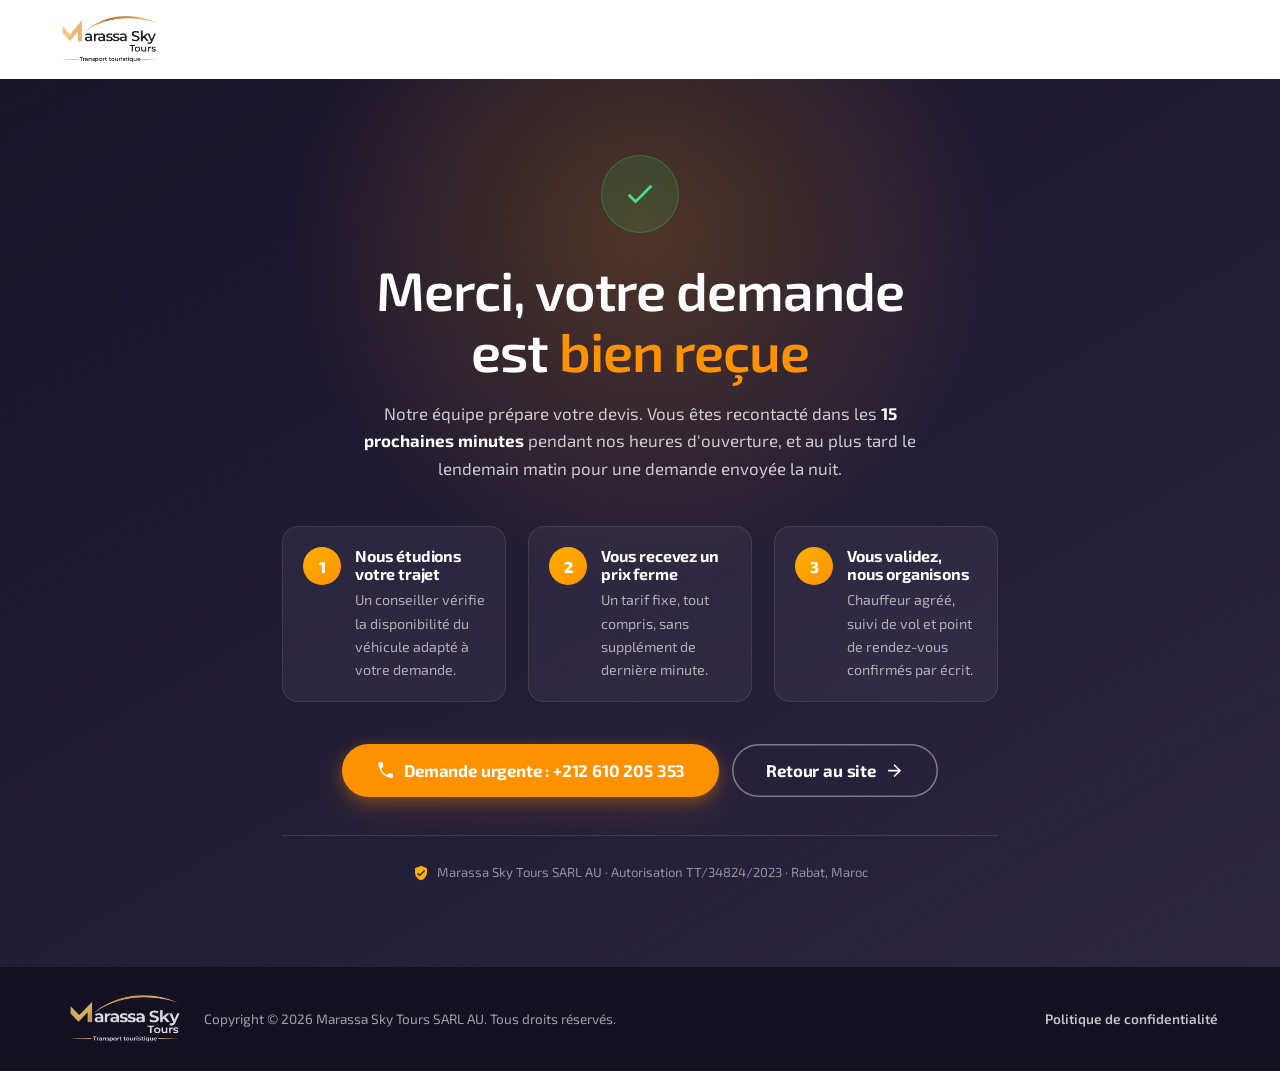
==== commit c9d4eb15: "Retire le bloc téléphone de l'en-tête desktop Le lien « Disponible 24h/24 · +212 610 205 353 » était" ====
--- a/merci.html
+++ b/merci.html
@@ -9,7 +9,7 @@
 new Date().getTime(),event:'gtm.js'});var f=d.getElementsByTagName(s)[0],
 j=d.createElement(s),dl=l!='dataLayer'?'&l='+l:'';j.async=true;j.src=
 'https://www.googletagmanager.com/gtm.js?id='+i+dl;f.parentNode.insertBefore(j,f);
-})(window,document,'script','dataLayer','GTM-T88KM9RG');</script>
+})(window,document,'script','dataLayer','GTM-MDLM8PX6');</script>
 <!-- End Google Tag Manager -->
 
 <title>Merci, votre demande est bien reçue | Marassa Sky Tours</title>
@@ -59,7 +59,7 @@
 <body>
 
 <!-- Google Tag Manager (noscript) -->
-<noscript><iframe src="https://www.googletagmanager.com/ns.html?id=GTM-T88KM9RG"
+<noscript><iframe src="https://www.googletagmanager.com/ns.html?id=GTM-MDLM8PX6"
 height="0" width="0" style="display:none;visibility:hidden"></iframe></noscript>
 <!-- End Google Tag Manager (noscript) -->
 
@@ -77,15 +77,6 @@
     <a href="index.html" class="header__logo" aria-label="Marassa Sky Tours, retour à l'accueil">
       <img src="assets/img/logo.png" alt="Marassa Sky Tours" width="717" height="348">
     </a>
-    <div class="header__actions">
-      <a class="header__tel" href="tel:+212610205353" data-track="call_header">
-        <span class="header__tel-ico"><svg class="ico"><use href="#i-phone"></use></svg></span>
-        <span class="header__tel-txt">
-          <small>Disponible 24h/24</small>
-          <strong>+212 610 205 353</strong>
-        </span>
-      </a>
-    </div>
   </div>
 </header>
 
--- a/assets/css/style.css
+++ b/assets/css/style.css
@@ -170,20 +170,9 @@
 .header__nav a.is-current{color:var(--orange-dk);background:var(--orange-soft)}
 
 /* Les deux marges auto répartissent l'espace libre :
-   logo à gauche, navigation au centre, téléphone + CTA collés à droite.
+   logo à gauche, navigation au centre, CTA collé à droite.
    Reste correct quand la navigation passe en display:none. */
 .header__actions{display:flex;align-items:center;gap:14px;margin-left:auto}
-.header__tel{display:flex;align-items:center;gap:11px;color:var(--ink)}
-.header__tel-ico{
-  width:36px;height:36px;border-radius:50%;flex:none;
-  display:flex;align-items:center;justify-content:center;
-  background:var(--orange-soft);color:var(--orange);font-size:1.05rem;
-  transition:background .2s var(--ease),color .2s var(--ease);
-}
-.header__tel:hover .header__tel-ico{background:var(--orange);color:#fff}
-.header__tel-txt{display:flex;flex-direction:column;line-height:1.28}
-.header__tel-txt small{font-size:.68rem;color:var(--muted);text-transform:uppercase;letter-spacing:.06em;font-weight:600}
-.header__tel-txt strong{font-size:.97rem}
 
 /* ============================================================
    HERO
@@ -772,7 +761,6 @@
   .header__inner{min-height:64px;gap:12px}
   .header__logo{display:flex;align-items:center;min-height:44px}
   .header__logo img{height:38px}
-  .header__tel{display:none}
 
   /* ---- Zones tactiles portées à 44px minimum ---- */
   .btn--sm{padding:15px 20px}
